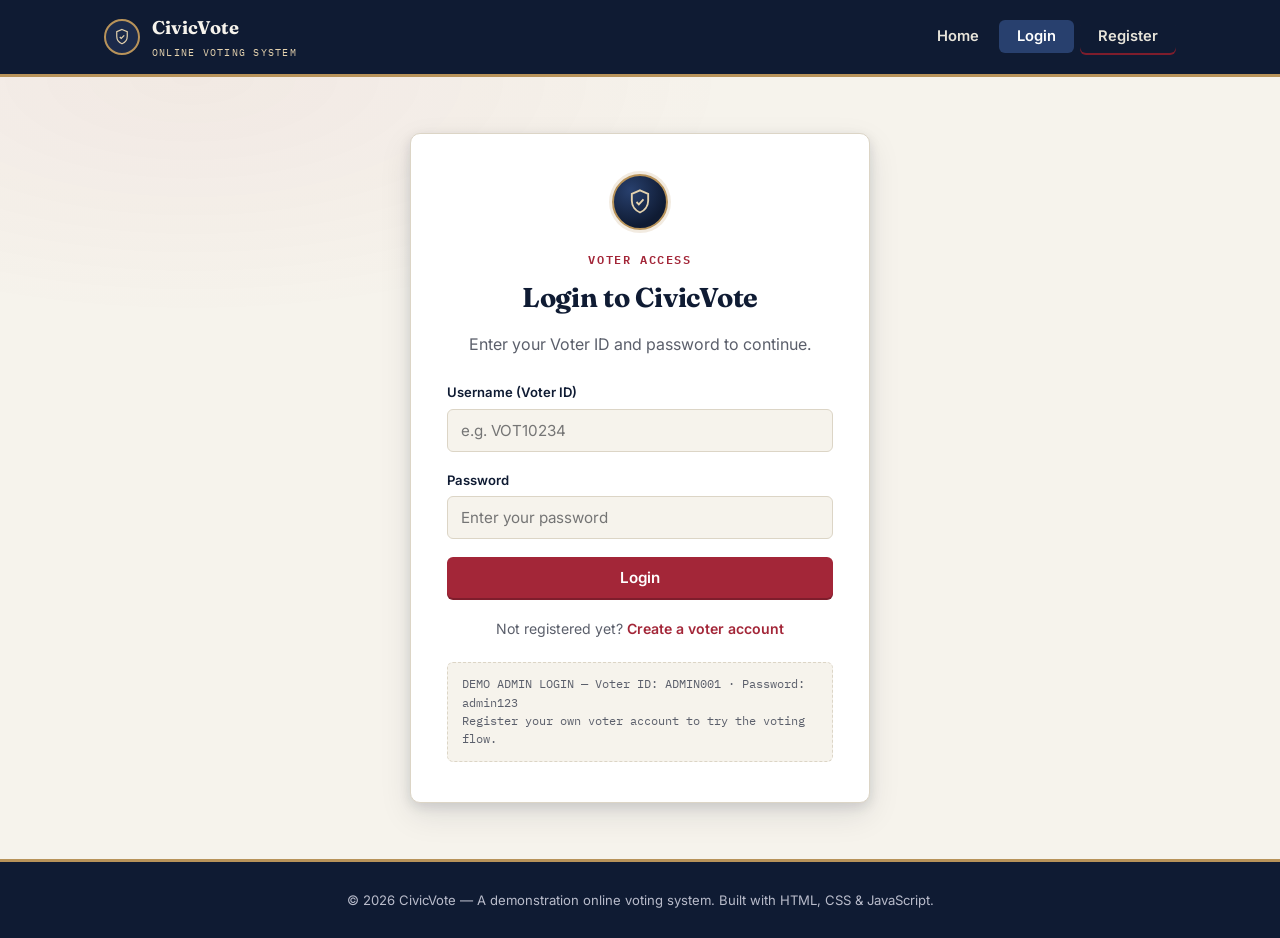
==== admin.html @ 3b06a943 "Add files via upload" ====
<!DOCTYPE html>
<html lang="en">
<head>
<meta charset="UTF-8">
<meta name="viewport" content="width=device-width, initial-scale=1.0">
<title>Admin Panel — CivicVote</title>
<link rel="stylesheet" href="style.css">
</head>
<body>

<div id="site-nav"></div>

<header class="page-head">
  <div class="container">
    <span class="eyebrow">Election Administration</span>
    <h1>Admin Panel</h1>
    <p>Manage candidates, control election status, and oversee the voter roll.</p>
  </div>
</header>

<main class="app-main">
  <div class="container">

    <div class="stat-row" id="stat-row"></div>

    <div class="election-toggle">
      <label class="switch">
        <input type="checkbox" id="election-switch">
        <span class="slider"></span>
      </label>
      <div>
        <strong id="election-toggle-title">Election status</strong>
        <p style="margin:2px 0 0; font-size:.85rem;" id="election-toggle-desc">Toggle to open or close voting.</p>
      </div>
    </div>

    <div class="tabs">
      <button class="tab-btn active" data-tab="candidates">Candidates</button>
      <button class="tab-btn" data-tab="voters">Registered Voters</button>
    </div>

    <div class="tab-panel active" id="tab-candidates">
      <div style="display:flex; justify-content:space-between; align-items:center; margin-bottom:18px; gap:12px; flex-wrap:wrap;">
        <h3 style="margin:0;">Candidates</h3>
        <button class="btn btn-primary btn-sm" id="add-candidate-btn">+ Add Candidate</button>
      </div>
      <div id="candidates-table-area"></div>
    </div>

    <div class="tab-panel" id="tab-voters">
      <h3 style="margin-bottom:18px;">Registered Voters</h3>
      <div id="voters-table-area"></div>
    </div>

  </div>
</main>

<div id="site-footer"></div>

<!-- Add / Edit candidate modal -->
<div class="modal-overlay" id="candidate-modal">
  <div class="modal">
    <div class="modal-head">
      <h3 id="modal-title" style="margin:0;">Add Candidate</h3>
      <button class="modal-close" id="modal-close">&times;</button>
    </div>
    <div class="form-msg" id="modal-msg"></div>
    <form id="candidate-form">
      <input type="hidden" id="candidate-id">
      <div class="field">
        <label for="candidate-name">Candidate name</label>
        <input type="text" id="candidate-name" required>
      </div>
      <div class="field">
        <label for="candidate-party">Party / Affiliation</label>
        <input type="text" id="candidate-party" required>
      </div>
      <div class="field">
        <label for="candidate-desc">Short description</label>
        <textarea id="candidate-desc" rows="3" placeholder="One or two sentences about their platform"></textarea>
      </div>
      <button type="submit" class="btn btn-primary btn-block" id="candidate-submit-btn">Save Candidate</button>
    </form>
  </div>
</div>

<script src="script.js"></script>
<script>
  renderNav('admin');
  renderFooter();
  const admin = requireAdmin();

  const statRow = document.getElementById("stat-row");
  const candidatesArea = document.getElementById("candidates-table-area");
  const votersArea = document.getElementById("voters-table-area");
  const electionSwitch = document.getElementById("election-switch");
  const toggleTitle = document.getElementById("election-toggle-title");
  const toggleDesc = document.getElementById("election-toggle-desc");

  function renderStats(){
    const { candidates, totalVotes } = getResults();
    const voters = getUsers().filter(u => u.role === "voter");
    const votedCount = voters.filter(v => v.hasVoted).length;
    statRow.innerHTML = `
      <div class="stat-card"><div class="num">${candidates.length}</div><div class="lbl">Candidates</div></div>
      <div class="stat-card"><div class="num">${voters.length}</div><div class="lbl">Registered Voters</div></div>
      <div class="stat-card"><div class="num">${votedCount}</div><div class="lbl">Votes Cast</div></div>
      <div class="stat-card"><div class="num">${totalVotes}</div><div class="lbl">Total Ballots</div></div>
    `;
  }

  function renderElectionToggle(){
    const election = getElection();
    electionSwitch.checked = election.open;
    toggleTitle.textContent = election.title;
    toggleDesc.textContent = election.open ? "Polls are open — voters can currently submit ballots." : "Polls are closed — voting is disabled for all voters.";
  }

  function renderCandidatesTable(){
    const candidates = getCandidates();
    if(candidates.length === 0){
      candidatesArea.innerHTML = `<div class="empty-state card"><p>No candidates yet. Add the first one to get started.</p></div>`;
      return;
    }
    candidatesArea.innerHTML = `
      <table class="admin-table">
        <thead><tr><th>Name</th><th>Party</th><th>Votes</th><th>Actions</th></tr></thead>
        <tbody>
          ${candidates.map(c => `
            <tr>
              <td><strong>${escapeHtml(c.name)}</strong><div style="font-size:.8rem; color:var(--ink-muted); max-width:320px;">${escapeHtml(c.description||"")}</div></td>
              <td>${escapeHtml(c.party)}</td>
              <td class="count" style="font-family:var(--font-mono); font-weight:600;">${c.votes}</td>
              <td>
                <div class="row-actions">
                  <button class="btn btn-ghost btn-sm" data-edit="${c.id}">Edit</button>
                  <button class="btn btn-danger btn-sm" data-delete="${c.id}">Delete</button>
                </div>
              </td>
            </tr>
          `).join("")}
        </tbody>
      </table>
    `;

    candidatesArea.querySelectorAll("[data-edit]").forEach(btn => {
      btn.addEventListener("click", () => openModal(btn.getAttribute("data-edit")));
    });
    candidatesArea.querySelectorAll("[data-delete]").forEach(btn => {
      btn.addEventListener("click", () => {
        const id = btn.getAttribute("data-delete");
        const candidate = getCandidates().find(c => c.id === id);
        if(confirm(`Delete candidate "${candidate ? candidate.name : ''}"? This cannot be undone.`)){
          deleteCandidate(id);
          refreshAll();
        }
      });
    });
  }

  function renderVotersTable(){
    const voters = getUsers().filter(u => u.role === "voter");
    if(voters.length === 0){
      votersArea.innerHTML = `<div class="empty-state card"><p>No voters have registered yet.</p></div>`;
      return;
    }
    votersArea.innerHTML = `
      <table class="admin-table">
        <thead><tr><th>Name</th><th>Voter ID</th><th>Email</th><th>Age</th><th>Status</th></tr></thead>
        <tbody>
          ${voters.map(v => `
            <tr>
              <td><strong>${escapeHtml(v.name)}</strong></td>
              <td style="font-family:var(--font-mono);">${escapeHtml(v.voterId)}</td>
              <td>${escapeHtml(v.email)}</td>
              <td>${v.age}</td>
              <td>${v.hasVoted ? '<span class="badge success">Voted</span>' : '<span class="badge pending">Pending</span>'}</td>
            </tr>
          `).join("")}
        </tbody>
      </table>
    `;
  }

  function refreshAll(){
    renderStats();
    renderElectionToggle();
    renderCandidatesTable();
    renderVotersTable();
  }

  /* Tabs */
  document.querySelectorAll(".tab-btn").forEach(btn => {
    btn.addEventListener("click", () => {
      document.querySelectorAll(".tab-btn").forEach(b => b.classList.remove("active"));
      document.querySelectorAll(".tab-panel").forEach(p => p.classList.remove("active"));
      btn.classList.add("active");
      document.getElementById("tab-" + btn.getAttribute("data-tab")).classList.add("active");
    });
  });

  /* Election toggle */
  electionSwitch.addEventListener("change", () => {
    setElection({ open: electionSwitch.checked });
    renderElectionToggle();
  });

  /* Modal logic */
  const modal = document.getElementById("candidate-modal");
  const modalTitle = document.getElementById("modal-title");
  const modalMsg = document.getElementById("modal-msg");
  const candidateForm = document.getElementById("candidate-form");

  function openModal(editId){
    modalMsg.className = "form-msg";
    candidateForm.reset();
    document.getElementById("candidate-id").value = "";

    if(editId){
      const c = getCandidates().find(c => c.id === editId);
      if(c){
        modalTitle.textContent = "Edit Candidate";
        document.getElementById("candidate-id").value = c.id;
        document.getElementById("candidate-name").value = c.name;
        document.getElementById("candidate-party").value = c.party;
        document.getElementById("candidate-desc").value = c.description || "";
      }
    } else {
      modalTitle.textContent = "Add Candidate";
    }
    modal.classList.add("show");
  }
  function closeModal(){ modal.classList.remove("show"); }

  document.getElementById("add-candidate-btn").addEventListener("click", () => openModal(null));
  document.getElementById("modal-close").addEventListener("click", closeModal);
  modal.addEventListener("click", (e) => { if(e.target === modal) closeModal(); });

  candidateForm.addEventListener("submit", (e) => {
    e.preventDefault();
    const id = document.getElementById("candidate-id").value;
    const name = document.getElementById("candidate-name").value.trim();
    const party = document.getElementById("candidate-party").value.trim();
    const description = document.getElementById("candidate-desc").value.trim();

    if(!name || !party){
      showMsg(modalMsg, "Name and party are required.", "error");
      return;
    }

    if(id){
      updateCandidate(id, { name, party, description });
    } else {
      addCandidate({ name, party, description });
    }
    closeModal();
    refreshAll();
  });

  if(admin) refreshAll();
</script>
</body>
</html>
---- style.css ----
/* =========================================================
   CivicVote — Online Voting System
   Design tokens: ink navy + ballot red + brass, paper ground
   ========================================================= */

@import url('https://fonts.googleapis.com/css2?family=Fraunces:opsz,wght@9..144,400;9..144,500;9..144,600;9..144,700&family=Inter:wght@400;500;600;700&family=IBM+Plex+Mono:wght@400;500;600&display=swap');

:root{
  --ink-navy: #1B2A4A;
  --ink-navy-light: #28406E;
  --deep-indigo: #0F1B33;
  --paper: #F6F3EC;
  --paper-raised: #FFFFFF;
  --ballot-red: #A32638;
  --ballot-red-dark: #7E1D2C;
  --brass: #B8935A;
  --brass-light: #E4D2AE;
  --ink-text: #1C1C1E;
  --ink-muted: #5B5F6B;
  --border: #DCD5C6;
  --success: #2E6B4F;
  --success-bg: #E7F0EA;
  --danger-bg: #F6E6E7;

  --font-display: 'Fraunces', Georgia, serif;
  --font-body: 'Inter', -apple-system, BlinkMacSystemFont, sans-serif;
  --font-mono: 'IBM Plex Mono', 'Courier New', monospace;

  --radius: 6px;
  --shadow-card: 0 1px 2px rgba(15,27,51,0.06), 0 6px 20px rgba(15,27,51,0.06);
  --shadow-raised: 0 4px 12px rgba(15,27,51,0.12), 0 12px 32px rgba(15,27,51,0.10);
}

*{ box-sizing: border-box; }

html{ scroll-behavior: smooth; }

body{
  margin:0;
  font-family: var(--font-body);
  background: var(--paper);
  color: var(--ink-text);
  line-height: 1.55;
  -webkit-font-smoothing: antialiased;
}

img{ max-width:100%; display:block; }

a{ color: inherit; }

h1,h2,h3,h4{
  font-family: var(--font-display);
  font-weight: 600;
  margin: 0 0 .5em 0;
  color: var(--deep-indigo);
  letter-spacing: -0.01em;
}

h1{ font-size: clamp(2rem, 4vw, 3.2rem); font-weight: 700; }
h2{ font-size: clamp(1.5rem, 2.6vw, 2.1rem); }
h3{ font-size: 1.25rem; }

p{ margin: 0 0 1em 0; color: var(--ink-muted); }

.eyebrow{
  font-family: var(--font-mono);
  font-size: 0.72rem;
  letter-spacing: 0.14em;
  text-transform: uppercase;
  color: var(--ballot-red);
  font-weight: 600;
  display:inline-flex;
  align-items:center;
  gap:.5em;
}

.container{
  max-width: 1120px;
  margin: 0 auto;
  padding: 0 24px;
}

/* Visible keyboard focus everywhere */
a:focus-visible, button:focus-visible, input:focus-visible, select:focus-visible, textarea:focus-visible{
  outline: 3px solid var(--brass);
  outline-offset: 2px;
}

@media (prefers-reduced-motion: reduce){
  *{ animation-duration: .001ms !important; animation-iteration-count: 1 !important; transition-duration: .001ms !important; scroll-behavior: auto !important; }
}

/* ---------- Seal (signature element) ---------- */
.seal{
  width: 56px; height:56px;
  border-radius:50%;
  display:flex; align-items:center; justify-content:center;
  background: radial-gradient(circle at 32% 28%, var(--ink-navy-light), var(--deep-indigo) 70%);
  border: 2px solid var(--brass);
  box-shadow: 0 0 0 3px rgba(184,147,90,0.18);
  flex-shrink:0;
}
.seal svg{ width: 28px; height:28px; }

/* ---------- Ballot-stub perforation divider ---------- */
.perforation{
  position: relative;
  height: 1px;
  background: transparent;
  border-top: 2px dashed var(--border);
  margin: 28px 0;
}
.perforation::before, .perforation::after{
  content:"";
  position:absolute;
  top:-7px;
  width:14px; height:14px;
  border-radius:50%;
  background: var(--paper);
  border: 2px solid var(--border);
}
.perforation::before{ left:-31px; }
.perforation::after{ right:-31px; }
.card .perforation::before{ left:-1px; }
.card .perforation::after{ right:-1px; }

/* ---------- Top nav (letterhead style) ---------- */
.site-header{
  background: var(--deep-indigo);
  border-bottom: 3px solid var(--brass);
}
.nav{
  display:flex;
  align-items:center;
  justify-content:space-between;
  padding: 14px 24px;
  max-width: 1120px;
  margin: 0 auto;
  gap: 20px;
}
.brand{
  display:flex; align-items:center; gap:12px;
  text-decoration:none;
  color: #F6F3EC;
}
.brand-mark{
  width:36px; height:36px; border-radius:50%;
  border:2px solid var(--brass);
  display:flex; align-items:center; justify-content:center;
  background: var(--ink-navy);
}
.brand-mark svg{ width:18px; height:18px; }
.brand-name{
  font-family: var(--font-display);
  font-weight:700; font-size:1.15rem; letter-spacing:0.01em;
}
.brand-tag{
  font-family: var(--font-mono);
  font-size:.65rem; letter-spacing:.12em; text-transform:uppercase;
  color: var(--brass-light); display:block; margin-top:1px;
}
.nav-links{
  display:flex; align-items:center; gap: 6px; flex-wrap: wrap;
}
.nav-links a, .nav-links button.linklike{
  font-family: var(--font-body);
  font-weight:600; font-size:.92rem;
  color: #E7E4DA;
  text-decoration:none;
  padding: 9px 14px;
  border-radius: var(--radius);
  transition: background .15s ease, color .15s ease;
  background:none; border:none; cursor:pointer;
}
.nav-links a:hover, .nav-links button.linklike:hover{
  background: rgba(255,255,255,0.08);
  color:#fff;
}
.nav-links a.active{
  background: var(--ink-navy-light);
  color:#fff;
}
.nav-links .btn{ padding: 9px 18px; }
#nav-user-pill{
  font-family: var(--font-mono);
  font-size:.72rem;
  color: var(--brass-light);
  padding: 6px 12px;
  border: 1px solid rgba(184,147,90,0.4);
  border-radius: 20px;
}

/* ---------- Buttons ---------- */
.btn{
  display:inline-flex; align-items:center; justify-content:center; gap:8px;
  font-family: var(--font-body);
  font-weight:600; font-size:.95rem;
  padding: 12px 22px;
  border-radius: var(--radius);
  border: 1.5px solid transparent;
  cursor:pointer;
  text-decoration:none;
  transition: transform .12s ease, box-shadow .12s ease, background .15s ease, border-color .15s ease;
  line-height:1;
}
.btn:active{ transform: translateY(1px); }

.btn-primary{
  background: var(--ballot-red);
  color:#fff;
  box-shadow: 0 2px 0 var(--ballot-red-dark);
}
.btn-primary:hover{ background: var(--ballot-red-dark); }

.btn-navy{
  background: var(--ink-navy);
  color:#fff;
  box-shadow: 0 2px 0 var(--deep-indigo);
}
.btn-navy:hover{ background: var(--deep-indigo); }

.btn-outline{
  background: transparent;
  border-color: var(--ink-navy);
  color: var(--ink-navy);
}
.btn-outline:hover{ background: var(--ink-navy); color:#fff; }

.btn-outline-light{
  background: transparent;
  border-color: rgba(255,255,255,0.55);
  color: #fff;
}
.btn-outline-light:hover{ background: rgba(255,255,255,0.12); }

.btn-ghost{
  background: transparent; border-color: var(--border); color: var(--ink-text);
}
.btn-ghost:hover{ border-color: var(--ink-navy); }

.btn-danger{
  background: transparent; border-color: var(--ballot-red); color: var(--ballot-red);
}
.btn-danger:hover{ background: var(--ballot-red); color:#fff; }

.btn-block{ width:100%; }
.btn-sm{ padding: 8px 14px; font-size:.82rem; }
.btn[disabled]{ opacity:.5; cursor:not-allowed; }

/* ---------- Hero ---------- */
.hero{
  background:
    radial-gradient(1100px 480px at 85% -10%, rgba(184,147,90,0.16), transparent 60%),
    linear-gradient(180deg, var(--deep-indigo) 0%, var(--ink-navy) 100%);
  color:#F6F3EC;
  position:relative;
  overflow:hidden;
}
.hero::after{
  content:"";
  position:absolute; inset:0;
  background-image: radial-gradient(circle, rgba(255,255,255,0.06) 1px, transparent 1px);
  background-size: 22px 22px;
  opacity:.35;
  pointer-events:none;
}
.hero-inner{
  position:relative;
  max-width:1120px; margin:0 auto;
  padding: 88px 24px 96px;
  display:grid; grid-template-columns: 1.15fr .85fr; gap: 48px; align-items:center;
}
.hero h1{ color:#fff; margin-bottom:.4em; }
.hero p.lead{
  color: #C9CADA; font-size:1.08rem; max-width: 46ch;
}
.hero-actions{ display:flex; gap:14px; margin-top:28px; flex-wrap:wrap; }

.hero-ballot{
  background: var(--paper-raised);
  border-radius: 10px;
  padding: 26px;
  box-shadow: var(--shadow-raised);
  color: var(--ink-text);
  transform: rotate(1.4deg);
  border: 1px solid var(--border);
}
.hero-ballot-head{
  display:flex; justify-content:space-between; align-items:flex-start;
  border-bottom: 2px dashed var(--border);
  padding-bottom:14px; margin-bottom:14px;
}
.hero-ballot-title{ font-family: var(--font-display); font-weight:700; font-size:1.05rem; color: var(--deep-indigo); }
.hero-ballot-sub{ font-family: var(--font-mono); font-size:.68rem; color: var(--ink-muted); letter-spacing:.06em; }
.hero-ballot-row{
  display:flex; align-items:center; gap:12px;
  padding: 10px 0; border-bottom:1px solid var(--border);
  font-size:.92rem;
}
.hero-ballot-row:last-child{ border-bottom:none; }
.hero-ballot-radio{
  width:16px; height:16px; border-radius:50%; border:2px solid var(--ink-navy); flex-shrink:0;
}
.hero-ballot-row.checked .hero-ballot-radio{ background: var(--ballot-red); border-color: var(--ballot-red); }

/* ---------- Sections ---------- */
.section{ padding: 72px 0; }
.section-tight{ padding: 44px 0; }
.section-alt{ background: var(--paper-raised); border-top:1px solid var(--border); border-bottom:1px solid var(--border); }
.section-head{ max-width: 640px; margin-bottom: 40px; }

.grid-3{ display:grid; grid-template-columns: repeat(3, 1fr); gap: 24px; }
.grid-2{ display:grid; grid-template-columns: repeat(2, 1fr); gap: 24px; }

/* ---------- Cards ---------- */
.card{
  background: var(--paper-raised);
  border: 1px solid var(--border);
  border-radius: var(--radius);
  padding: 26px;
  box-shadow: var(--shadow-card);
}
.feature-card{
  display:flex; flex-direction:column; gap: 12px;
}
.feature-card .num{
  font-family: var(--font-mono);
  font-size:.75rem; color: var(--brass); font-weight:600; letter-spacing:.08em;
}

/* ---------- Auth pages ---------- */
.auth-wrap{
  min-height: calc(100vh - 130px);
  display:flex; align-items:center; justify-content:center;
  padding: 56px 20px;
  background:
    radial-gradient(900px 400px at 15% 0%, rgba(163,38,56,0.05), transparent 60%),
    var(--paper);
}
.auth-card{
  width:100%; max-width: 460px;
  background: var(--paper-raised);
  border:1px solid var(--border);
  border-radius: 10px;
  box-shadow: var(--shadow-raised);
  padding: 40px 36px;
}
.auth-head{ text-align:center; margin-bottom: 26px; }
.auth-head .seal{ margin: 0 auto 16px; }

.field{ margin-bottom: 18px; }
.field label{
  display:block; font-size:.82rem; font-weight:600; color: var(--deep-indigo);
  margin-bottom:6px;
}
.field .hint{ font-size:.75rem; color: var(--ink-muted); margin-top:5px; }
input[type=text], input[type=password], input[type=email], input[type=number], select, textarea{
  width:100%;
  font-family: var(--font-body);
  font-size: .95rem;
  padding: 11px 13px;
  border-radius: var(--radius);
  border: 1.5px solid var(--border);
  background: var(--paper);
  color: var(--ink-text);
  transition: border-color .15s ease, box-shadow .15s ease;
}
input:focus, select:focus, textarea:focus{
  border-color: var(--ink-navy);
  box-shadow: 0 0 0 3px rgba(27,42,74,0.10);
}
.field-row{ display:grid; grid-template-columns: 1fr 1fr; gap: 14px; }

.form-msg{
  font-size:.85rem; font-weight:600; padding: 10px 14px; border-radius: var(--radius);
  margin-bottom: 18px; display:none;
}
.form-msg.show{ display:block; }
.form-msg.error{ background: var(--danger-bg); color: var(--ballot-red-dark); }
.form-msg.success{ background: var(--success-bg); color: var(--success); }

.auth-foot{
  text-align:center; margin-top: 20px; font-size:.88rem; color: var(--ink-muted);
}
.auth-foot a{ color: var(--ballot-red); font-weight:600; text-decoration:none; }
.auth-foot a:hover{ text-decoration:underline; }

.demo-note{
  margin-top: 22px; padding: 12px 14px; border-radius: var(--radius);
  background: var(--paper); border:1px dashed var(--border);
  font-family: var(--font-mono); font-size:.72rem; color: var(--ink-muted); line-height:1.6;
}

/* ---------- App shell (dashboard/vote/results/profile/admin) ---------- */
.page-head{
  background: var(--deep-indigo);
  color:#fff;
  padding: 40px 0 34px;
  border-bottom: 3px solid var(--brass);
}
.page-head .eyebrow{ color: var(--brass-light); }
.page-head h1{ color:#fff; margin-bottom:.15em; }
.page-head p{ color:#C9CADA; margin:0; max-width: 60ch; }

.app-main{ padding: 44px 0 80px; }

/* Dashboard quick actions */
.action-grid{ display:grid; grid-template-columns: repeat(4, 1fr); gap: 20px; margin-top: 8px; }
.action-card{
  background: var(--paper-raised);
  border:1px solid var(--border);
  border-radius: var(--radius);
  padding: 24px 20px;
  text-align:left;
  text-decoration:none;
  color: var(--ink-text);
  box-shadow: var(--shadow-card);
  display:flex; flex-direction:column; gap:10px;
  transition: transform .15s ease, box-shadow .15s ease, border-color .15s ease;
  cursor:pointer;
}
.action-card:hover{ transform: translateY(-3px); box-shadow: var(--shadow-raised); border-color: var(--brass); }
.action-card .ic{
  width:40px; height:40px; border-radius:50%;
  background: var(--paper); border:1.5px solid var(--brass);
  display:flex; align-items:center; justify-content:center;
}
.action-card .ic svg{ width:20px; height:20px; color: var(--ink-navy); }
.action-card h3{ margin:0; font-size:1.05rem; }
.action-card p{ margin:0; font-size:.85rem; }

.status-banner{
  display:flex; align-items:center; gap:14px;
  padding: 16px 20px; border-radius: var(--radius);
  margin-bottom: 26px; font-weight:600; font-size:.92rem;
}
.status-banner.voted{ background: var(--success-bg); color: var(--success); border:1px solid #bcd9c8; }
.status-banner.not-voted{ background: var(--brass-light); color: #6b4f22; border:1px solid var(--brass); }

/* Candidates / voting */
.candidate-list{ display:flex; flex-direction:column; gap:14px; margin: 22px 0 26px; }
.candidate-option{
  display:flex; align-items:center; gap:18px;
  background: var(--paper-raised);
  border: 1.5px solid var(--border);
  border-radius: var(--radius);
  padding: 18px 20px;
  cursor:pointer;
  transition: border-color .15s ease, background .15s ease;
}
.candidate-option:hover{ border-color: var(--ink-navy-light); }
.candidate-option.selected{ border-color: var(--ballot-red); background: #FBF3F0; }
.candidate-option input[type=radio]{ width:20px; height:20px; accent-color: var(--ballot-red); flex-shrink:0; }
.candidate-avatar{
  width:48px; height:48px; border-radius:50%;
  background: var(--ink-navy); color:#fff;
  display:flex; align-items:center; justify-content:center;
  font-family: var(--font-display); font-weight:700; font-size:1.1rem;
  flex-shrink:0;
}
.candidate-info{ flex:1; }
.candidate-info h3{ margin:0 0 2px 0; font-size:1.02rem; }
.candidate-info .party{ font-family: var(--font-mono); font-size:.72rem; color: var(--brass); letter-spacing:.05em; text-transform:uppercase; }
.candidate-info p{ margin:.35em 0 0; font-size:.85rem; }

/* Results */
.winner-banner{
  background: linear-gradient(135deg, var(--ink-navy), var(--deep-indigo));
  color:#fff; border-radius: 10px; padding: 30px 32px;
  display:flex; align-items:center; gap:22px; margin-bottom:32px;
  border: 1px solid var(--brass);
}
.winner-banner .seal{ background: radial-gradient(circle at 32% 28%, var(--brass-light), var(--brass) 70%); border-color:#fff; }
.winner-banner .eyebrow{ color: var(--brass-light); }
.winner-banner h2{ color:#fff; margin:.1em 0; }
.winner-banner p{ color:#D8DAEA; margin:0; }

.results-table{ width:100%; border-collapse: collapse; background: var(--paper-raised); border:1px solid var(--border); border-radius: var(--radius); overflow:hidden; }
.results-table th, .results-table td{ padding: 14px 18px; text-align:left; border-bottom:1px solid var(--border); }
.results-table th{
  font-family: var(--font-mono); font-size:.7rem; text-transform:uppercase; letter-spacing:.08em;
  color: var(--ink-muted); background: var(--paper); font-weight:600;
}
.results-table tr:last-child td{ border-bottom:none; }
.results-table td.count{ font-family: var(--font-mono); font-weight:600; }
.bar-track{ background: var(--paper); border-radius:4px; height:8px; overflow:hidden; margin-top:6px; width: 100%; max-width: 240px; }
.bar-fill{ height:100%; background: var(--ballot-red); border-radius:4px; }
.rank-badge{
  display:inline-flex; align-items:center; justify-content:center;
  width:26px; height:26px; border-radius:50%;
  background: var(--paper); border:1.5px solid var(--border);
  font-family: var(--font-mono); font-weight:700; font-size:.78rem;
}
.rank-badge.first{ background: var(--brass); border-color: var(--brass); color:#fff; }

/* Profile */
.profile-grid{ display:grid; grid-template-columns: 260px 1fr; gap: 28px; }
.profile-side{ text-align:center; }
.profile-avatar{
  width:96px; height:96px; border-radius:50%; margin:0 auto 16px;
  background: var(--ink-navy); color:#fff;
  display:flex; align-items:center; justify-content:center;
  font-family: var(--font-display); font-size:2.2rem; font-weight:700;
  border: 3px solid var(--brass);
}
.profile-side h3{ margin-bottom:2px; }
.profile-side .vid{ font-family: var(--font-mono); font-size:.78rem; color: var(--ink-muted); }
.info-row{ display:flex; justify-content:space-between; gap:12px; padding: 13px 0; border-bottom:1px solid var(--border); font-size:.92rem; }
.info-row:last-child{ border-bottom:none; }
.info-row .k{ color: var(--ink-muted); font-weight:600; }
.info-row .v{ font-weight:600; color: var(--deep-indigo); }
.badge{ display:inline-block; padding: 4px 12px; border-radius: 20px; font-size:.72rem; font-weight:700; letter-spacing:.03em; font-family: var(--font-mono); }
.badge.success{ background: var(--success-bg); color: var(--success); }
.badge.pending{ background: var(--brass-light); color:#6b4f22; }

/* Admin */
.tabs{ display:flex; gap:6px; border-bottom: 2px solid var(--border); margin-bottom:28px; flex-wrap:wrap; }
.tab-btn{
  background:none; border:none; cursor:pointer;
  padding: 12px 18px; font-weight:600; font-size:.92rem; color: var(--ink-muted);
  border-bottom: 3px solid transparent; margin-bottom:-2px;
  font-family: var(--font-body);
}
.tab-btn.active{ color: var(--ink-navy); border-color: var(--ballot-red); }
.tab-panel{ display:none; }
.tab-panel.active{ display:block; }

.admin-table{ width:100%; border-collapse:collapse; background: var(--paper-raised); border:1px solid var(--border); border-radius: var(--radius); overflow:hidden; }
.admin-table th, .admin-table td{ padding:13px 16px; border-bottom:1px solid var(--border); text-align:left; font-size:.9rem; }
.admin-table th{ background: var(--paper); font-family: var(--font-mono); font-size:.68rem; text-transform:uppercase; letter-spacing:.07em; color: var(--ink-muted); }
.admin-table tr:last-child td{ border-bottom:none; }
.row-actions{ display:flex; gap:8px; }

.stat-row{ display:grid; grid-template-columns: repeat(4,1fr); gap:18px; margin-bottom: 30px; }
.stat-card{ background: var(--paper-raised); border:1px solid var(--border); border-radius: var(--radius); padding:20px; }
.stat-card .num{ font-family: var(--font-display); font-size:2rem; font-weight:700; color: var(--deep-indigo); }
.stat-card .lbl{ font-family: var(--font-mono); font-size:.7rem; text-transform:uppercase; letter-spacing:.07em; color: var(--ink-muted); }

.modal-overlay{
  position:fixed; inset:0; background: rgba(15,27,51,0.55);
  display:none; align-items:center; justify-content:center; padding:20px; z-index:100;
}
.modal-overlay.show{ display:flex; }
.modal{
  background: var(--paper-raised); border-radius:10px; padding:30px; width:100%; max-width:480px;
  box-shadow: var(--shadow-raised); max-height:90vh; overflow-y:auto;
}
.modal-head{ display:flex; justify-content:space-between; align-items:center; margin-bottom:18px; }
.modal-close{ background:none; border:none; font-size:1.4rem; cursor:pointer; color: var(--ink-muted); line-height:1; }

.election-toggle{ display:flex; align-items:center; gap:14px; padding:20px; background: var(--paper-raised); border:1px solid var(--border); border-radius: var(--radius); margin-bottom:24px; }
.switch{ position:relative; width:48px; height:26px; flex-shrink:0; }
.switch input{ opacity:0; width:0; height:0; }
.slider{ position:absolute; cursor:pointer; inset:0; background: var(--border); border-radius:26px; transition:.2s; }
.slider::before{ content:""; position:absolute; width:20px; height:20px; left:3px; top:3px; background:#fff; border-radius:50%; transition:.2s; }
input:checked + .slider{ background: var(--success); }
input:checked + .slider::before{ transform: translateX(22px); }

.empty-state{ text-align:center; padding: 50px 20px; color: var(--ink-muted); }
.empty-state svg{ width:44px; height:44px; margin:0 auto 14px; color: var(--brass); }

/* Footer */
.site-footer{
  background: var(--deep-indigo); color:#B9BCCB;
  padding: 28px 0; text-align:center; font-size:.82rem;
  border-top: 3px solid var(--brass);
}
.site-footer a{ color: var(--brass-light); text-decoration:none; }

/* Responsive */
@media (max-width: 900px){
  .hero-inner{ grid-template-columns: 1fr; padding-top:56px; }
  .grid-3, .grid-2{ grid-template-columns: 1fr; }
  .action-grid{ grid-template-columns: repeat(2,1fr); }
  .profile-grid{ grid-template-columns: 1fr; }
  .stat-row{ grid-template-columns: repeat(2,1fr); }
}
@media (max-width: 600px){
  .field-row{ grid-template-columns: 1fr; }
  .action-grid{ grid-template-columns: 1fr; }
  .nav{ flex-direction:column; align-items:flex-start; gap:12px; }
  .nav-links{ width:100%; }
  .stat-row{ grid-template-columns: 1fr; }
  .auth-card{ padding: 30px 22px; }
}
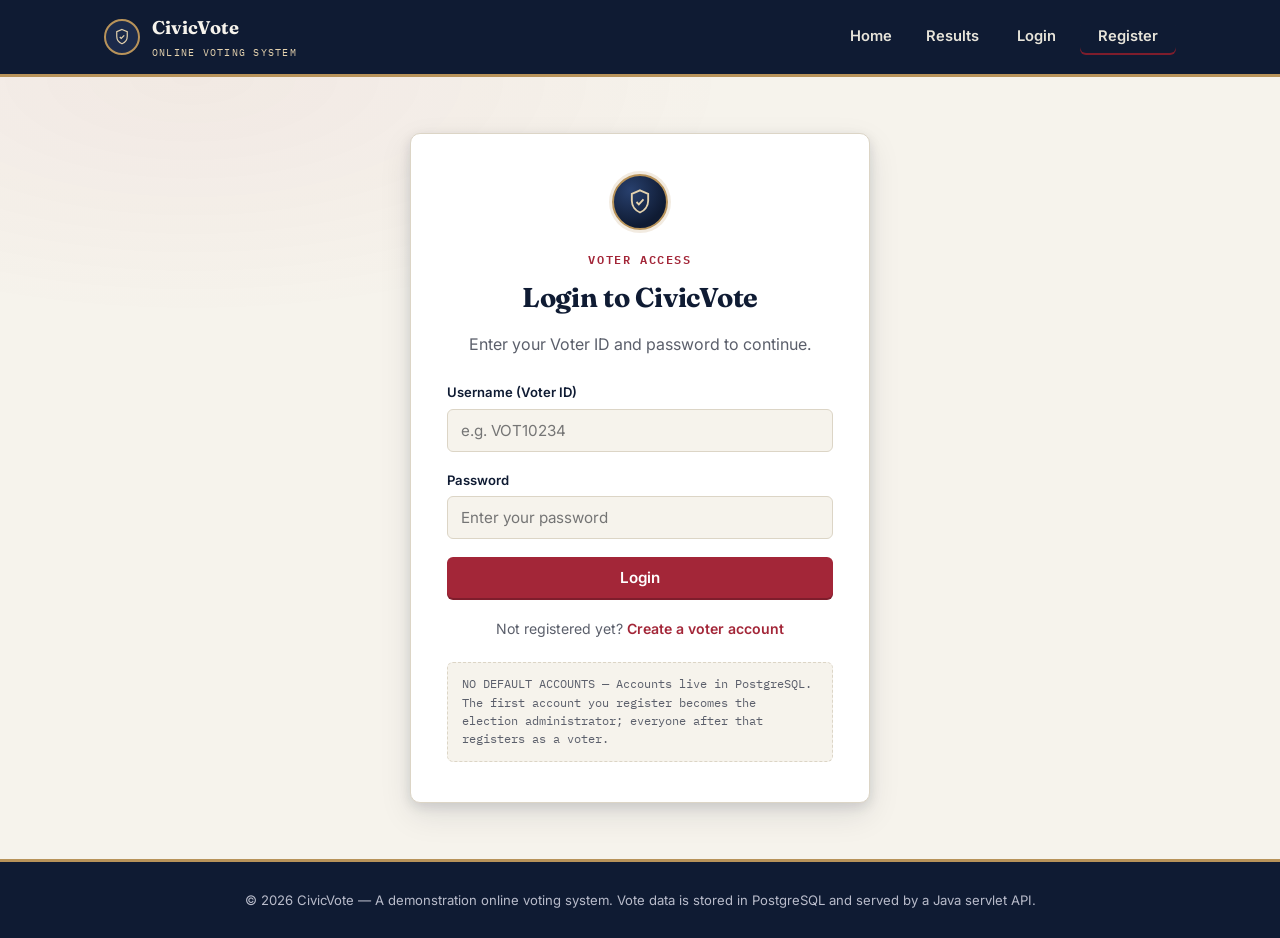
==== commit 65708b8b: "Add files via upload" ====
--- a/admin.html
+++ b/admin.html
@@ -1,263 +1,355 @@
-<!DOCTYPE html>
-<html lang="en">
-<head>
-<meta charset="UTF-8">
-<meta name="viewport" content="width=device-width, initial-scale=1.0">
-<title>Admin Panel — CivicVote</title>
-<link rel="stylesheet" href="style.css">
-</head>
-<body>
-
-<div id="site-nav"></div>
-
-<header class="page-head">
-  <div class="container">
-    <span class="eyebrow">Election Administration</span>
-    <h1>Admin Panel</h1>
-    <p>Manage candidates, control election status, and oversee the voter roll.</p>
-  </div>
-</header>
-
-<main class="app-main">
-  <div class="container">
-
-    <div class="stat-row" id="stat-row"></div>
-
-    <div class="election-toggle">
-      <label class="switch">
-        <input type="checkbox" id="election-switch">
-        <span class="slider"></span>
-      </label>
-      <div>
-        <strong id="election-toggle-title">Election status</strong>
-        <p style="margin:2px 0 0; font-size:.85rem;" id="election-toggle-desc">Toggle to open or close voting.</p>
-      </div>
-    </div>
-
-    <div class="tabs">
-      <button class="tab-btn active" data-tab="candidates">Candidates</button>
-      <button class="tab-btn" data-tab="voters">Registered Voters</button>
-    </div>
-
-    <div class="tab-panel active" id="tab-candidates">
-      <div style="display:flex; justify-content:space-between; align-items:center; margin-bottom:18px; gap:12px; flex-wrap:wrap;">
-        <h3 style="margin:0;">Candidates</h3>
-        <button class="btn btn-primary btn-sm" id="add-candidate-btn">+ Add Candidate</button>
-      </div>
-      <div id="candidates-table-area"></div>
-    </div>
-
-    <div class="tab-panel" id="tab-voters">
-      <h3 style="margin-bottom:18px;">Registered Voters</h3>
-      <div id="voters-table-area"></div>
-    </div>
-
-  </div>
-</main>
-
-<div id="site-footer"></div>
-
-<!-- Add / Edit candidate modal -->
-<div class="modal-overlay" id="candidate-modal">
-  <div class="modal">
-    <div class="modal-head">
-      <h3 id="modal-title" style="margin:0;">Add Candidate</h3>
-      <button class="modal-close" id="modal-close">&times;</button>
-    </div>
-    <div class="form-msg" id="modal-msg"></div>
-    <form id="candidate-form">
-      <input type="hidden" id="candidate-id">
-      <div class="field">
-        <label for="candidate-name">Candidate name</label>
-        <input type="text" id="candidate-name" required>
-      </div>
-      <div class="field">
-        <label for="candidate-party">Party / Affiliation</label>
-        <input type="text" id="candidate-party" required>
-      </div>
-      <div class="field">
-        <label for="candidate-desc">Short description</label>
-        <textarea id="candidate-desc" rows="3" placeholder="One or two sentences about their platform"></textarea>
-      </div>
-      <button type="submit" class="btn btn-primary btn-block" id="candidate-submit-btn">Save Candidate</button>
-    </form>
-  </div>
-</div>
-
-<script src="script.js"></script>
-<script>
-  renderNav('admin');
-  renderFooter();
-  const admin = requireAdmin();
-
-  const statRow = document.getElementById("stat-row");
-  const candidatesArea = document.getElementById("candidates-table-area");
-  const votersArea = document.getElementById("voters-table-area");
-  const electionSwitch = document.getElementById("election-switch");
-  const toggleTitle = document.getElementById("election-toggle-title");
-  const toggleDesc = document.getElementById("election-toggle-desc");
-
-  function renderStats(){
-    const { candidates, totalVotes } = getResults();
-    const voters = getUsers().filter(u => u.role === "voter");
-    const votedCount = voters.filter(v => v.hasVoted).length;
-    statRow.innerHTML = `
-      <div class="stat-card"><div class="num">${candidates.length}</div><div class="lbl">Candidates</div></div>
-      <div class="stat-card"><div class="num">${voters.length}</div><div class="lbl">Registered Voters</div></div>
-      <div class="stat-card"><div class="num">${votedCount}</div><div class="lbl">Votes Cast</div></div>
-      <div class="stat-card"><div class="num">${totalVotes}</div><div class="lbl">Total Ballots</div></div>
-    `;
-  }
-
-  function renderElectionToggle(){
-    const election = getElection();
-    electionSwitch.checked = election.open;
-    toggleTitle.textContent = election.title;
-    toggleDesc.textContent = election.open ? "Polls are open — voters can currently submit ballots." : "Polls are closed — voting is disabled for all voters.";
-  }
-
-  function renderCandidatesTable(){
-    const candidates = getCandidates();
-    if(candidates.length === 0){
-      candidatesArea.innerHTML = `<div class="empty-state card"><p>No candidates yet. Add the first one to get started.</p></div>`;
-      return;
-    }
-    candidatesArea.innerHTML = `
-      <table class="admin-table">
-        <thead><tr><th>Name</th><th>Party</th><th>Votes</th><th>Actions</th></tr></thead>
-        <tbody>
-          ${candidates.map(c => `
-            <tr>
-              <td><strong>${escapeHtml(c.name)}</strong><div style="font-size:.8rem; color:var(--ink-muted); max-width:320px;">${escapeHtml(c.description||"")}</div></td>
-              <td>${escapeHtml(c.party)}</td>
-              <td class="count" style="font-family:var(--font-mono); font-weight:600;">${c.votes}</td>
-              <td>
-                <div class="row-actions">
-                  <button class="btn btn-ghost btn-sm" data-edit="${c.id}">Edit</button>
-                  <button class="btn btn-danger btn-sm" data-delete="${c.id}">Delete</button>
-                </div>
-              </td>
-            </tr>
-          `).join("")}
-        </tbody>
-      </table>
-    `;
-
-    candidatesArea.querySelectorAll("[data-edit]").forEach(btn => {
-      btn.addEventListener("click", () => openModal(btn.getAttribute("data-edit")));
-    });
-    candidatesArea.querySelectorAll("[data-delete]").forEach(btn => {
-      btn.addEventListener("click", () => {
-        const id = btn.getAttribute("data-delete");
-        const candidate = getCandidates().find(c => c.id === id);
-        if(confirm(`Delete candidate "${candidate ? candidate.name : ''}"? This cannot be undone.`)){
-          deleteCandidate(id);
-          refreshAll();
-        }
-      });
-    });
-  }
-
-  function renderVotersTable(){
-    const voters = getUsers().filter(u => u.role === "voter");
-    if(voters.length === 0){
-      votersArea.innerHTML = `<div class="empty-state card"><p>No voters have registered yet.</p></div>`;
-      return;
-    }
-    votersArea.innerHTML = `
-      <table class="admin-table">
-        <thead><tr><th>Name</th><th>Voter ID</th><th>Email</th><th>Age</th><th>Status</th></tr></thead>
-        <tbody>
-          ${voters.map(v => `
-            <tr>
-              <td><strong>${escapeHtml(v.name)}</strong></td>
-              <td style="font-family:var(--font-mono);">${escapeHtml(v.voterId)}</td>
-              <td>${escapeHtml(v.email)}</td>
-              <td>${v.age}</td>
-              <td>${v.hasVoted ? '<span class="badge success">Voted</span>' : '<span class="badge pending">Pending</span>'}</td>
-            </tr>
-          `).join("")}
-        </tbody>
-      </table>
-    `;
-  }
-
-  function refreshAll(){
-    renderStats();
-    renderElectionToggle();
-    renderCandidatesTable();
-    renderVotersTable();
-  }
-
-  /* Tabs */
-  document.querySelectorAll(".tab-btn").forEach(btn => {
-    btn.addEventListener("click", () => {
-      document.querySelectorAll(".tab-btn").forEach(b => b.classList.remove("active"));
-      document.querySelectorAll(".tab-panel").forEach(p => p.classList.remove("active"));
-      btn.classList.add("active");
-      document.getElementById("tab-" + btn.getAttribute("data-tab")).classList.add("active");
-    });
-  });
-
-  /* Election toggle */
-  electionSwitch.addEventListener("change", () => {
-    setElection({ open: electionSwitch.checked });
-    renderElectionToggle();
-  });
-
-  /* Modal logic */
-  const modal = document.getElementById("candidate-modal");
-  const modalTitle = document.getElementById("modal-title");
-  const modalMsg = document.getElementById("modal-msg");
-  const candidateForm = document.getElementById("candidate-form");
-
-  function openModal(editId){
-    modalMsg.className = "form-msg";
-    candidateForm.reset();
-    document.getElementById("candidate-id").value = "";
-
-    if(editId){
-      const c = getCandidates().find(c => c.id === editId);
-      if(c){
-        modalTitle.textContent = "Edit Candidate";
-        document.getElementById("candidate-id").value = c.id;
-        document.getElementById("candidate-name").value = c.name;
-        document.getElementById("candidate-party").value = c.party;
-        document.getElementById("candidate-desc").value = c.description || "";
-      }
-    } else {
-      modalTitle.textContent = "Add Candidate";
-    }
-    modal.classList.add("show");
-  }
-  function closeModal(){ modal.classList.remove("show"); }
-
-  document.getElementById("add-candidate-btn").addEventListener("click", () => openModal(null));
-  document.getElementById("modal-close").addEventListener("click", closeModal);
-  modal.addEventListener("click", (e) => { if(e.target === modal) closeModal(); });
-
-  candidateForm.addEventListener("submit", (e) => {
-    e.preventDefault();
-    const id = document.getElementById("candidate-id").value;
-    const name = document.getElementById("candidate-name").value.trim();
-    const party = document.getElementById("candidate-party").value.trim();
-    const description = document.getElementById("candidate-desc").value.trim();
-
-    if(!name || !party){
-      showMsg(modalMsg, "Name and party are required.", "error");
-      return;
-    }
-
-    if(id){
-      updateCandidate(id, { name, party, description });
-    } else {
-      addCandidate({ name, party, description });
-    }
-    closeModal();
-    refreshAll();
-  });
-
-  if(admin) refreshAll();
-</script>
-</body>
-</html>
+﻿<!DOCTYPE html>
+<html lang="en">
+<head>
+<meta charset="UTF-8">
+<meta name="viewport" content="width=device-width, initial-scale=1.0">
+<title>Admin Panel — CivicVote</title>
+<link rel="stylesheet" href="style.css">
+</head>
+<body>
+
+<div id="site-nav"></div>
+
+<header class="page-head">
+  <div class="container">
+    <span class="eyebrow">Election Administration</span>
+    <h1>Admin Panel</h1>
+    <p>Manage candidates, control election status, and oversee the voter roll.</p>
+  </div>
+</header>
+
+<main class="app-main">
+  <div class="container">
+
+    <div class="stat-row" id="stat-row"></div>
+
+    <div class="election-toggle">
+      <label class="switch">
+        <input type="checkbox" id="election-switch">
+        <span class="slider"></span>
+      </label>
+      <div>
+        <strong id="election-toggle-title">Election status</strong>
+        <p style="margin:2px 0 0; font-size:.85rem;" id="election-toggle-desc">Toggle to open or close voting.</p>
+      </div>
+    </div>
+
+    <div class="tabs">
+      <button class="tab-btn active" data-tab="candidates">Candidates</button>
+      <button class="tab-btn" data-tab="voters">Registered Voters</button>
+    </div>
+
+    <div class="tab-panel active" id="tab-candidates">
+      <div style="display:flex; justify-content:space-between; align-items:center; margin-bottom:18px; gap:12px; flex-wrap:wrap;">
+        <h3 style="margin:0;">Candidates</h3>
+        <button class="btn btn-primary btn-sm" id="add-candidate-btn">+ Add Candidate</button>
+      </div>
+      <div id="candidates-table-area"></div>
+    </div>
+
+    <div class="tab-panel" id="tab-voters">
+      <h3 style="margin-bottom:18px;">Registered Voters</h3>
+      <div id="voters-table-area"></div>
+    </div>
+
+  </div>
+</main>
+
+<div id="site-footer"></div>
+
+<!-- Add / Edit candidate modal -->
+<div class="modal-overlay" id="candidate-modal">
+  <div class="modal">
+    <div class="modal-head">
+      <h3 id="modal-title" style="margin:0;">Add Candidate</h3>
+      <button class="modal-close" id="modal-close">&times;</button>
+    </div>
+    <div class="form-msg" id="modal-msg"></div>
+    <form id="candidate-form">
+      <input type="hidden" id="candidate-id">
+      <div class="field">
+        <label for="candidate-name">Candidate name</label>
+        <input type="text" id="candidate-name" required>
+      </div>
+      <div class="field">
+        <label for="candidate-party">Party / Affiliation</label>
+        <input type="text" id="candidate-party" required>
+      </div>
+      <div class="field">
+        <label for="candidate-desc">Short description</label>
+        <textarea id="candidate-desc" rows="3" placeholder="One or two sentences about their platform"></textarea>
+      </div>
+      <button type="submit" class="btn btn-primary btn-block" id="candidate-submit-btn">Save Candidate</button>
+    </form>
+  </div>
+</div>
+
+</body>
+</html>
+<script src="api.js"></script>
+<script src="script.js"></script>
+<script>
+  const statRow   = document.getElementById("stat-row");
+  const candsArea = document.getElementById("candidates-table-area");
+  const votersArea= document.getElementById("voters-table-area");
+  const switchEl  = document.getElementById("election-switch");
+  const toggleTitle = document.getElementById("election-toggle-title");
+  const toggleDesc  = document.getElementById("election-toggle-desc");
+
+  const modal      = document.getElementById("candidate-modal");
+  const modalTitle = document.getElementById("modal-title");
+  const modalMsg   = document.getElementById("modal-msg");
+  const candidateForm = document.getElementById("candidate-form");
+  const submitBtn  = document.getElementById("candidate-submit-btn");
+
+  // Field ids, spelled exactly as they appear in the markup above.
+  const fId     = document.getElementById("candidate-id");
+  const fName   = document.getElementById("candidate-name");
+  const fParty  = document.getElementById("candidate-party");
+  const fDesc   = document.getElementById("candidate-desc");
+
+  let electionOpen = false;
+
+  /* ---------------- Stats ---------------- */
+
+  function renderStats(results, voters){
+    const candidates = results.candidates || [];
+    const totalVotes = results.total_votes || 0;
+    const votedCount = voters.filter(function(v){ return v.has_voted; }).length;
+
+    statRow.innerHTML = `
+      <div class="stat-card"><div class="num">${candidates.length}</div><div class="lbl">Candidates</div></div>
+      <div class="stat-card"><div class="num">${voters.length}</div><div class="lbl">Registered Voters</div></div>
+      <div class="stat-card"><div class="num">${votedCount}</div><div class="lbl">Votes Cast</div></div>
+      <div class="stat-card"><div class="num">${totalVotes}</div><div class="lbl">Total Ballots</div></div>`;
+  }
+
+  function renderElectionToggle(){
+    switchEl.checked = electionOpen;
+    toggleTitle.textContent = "Election status";
+    toggleDesc.textContent = electionOpen
+      ? "Polls are open \u2014 voters can currently submit ballots."
+      : "Polls are closed \u2014 voting is disabled for all voters.";
+  }
+
+  /* ---------------- Candidates ---------------- */
+
+  function renderCandidatesTable(candidates){
+    if (candidates.length === 0) {
+      candsArea.innerHTML = '<div class="empty-state card"><p>No candidates yet. Add the first one to get started.</p></div>';
+      return;
+    }
+
+    candsArea.innerHTML = `
+      <table class="admin-table">
+        <thead><tr><th>Name</th><th>Party</th><th>Votes</th><th>Actions</th></tr></thead>
+        <tbody>
+          ${candidates.map(function(c){
+            return `
+            <tr>
+              <td>
+                <strong>${escapeHtml(c.name)}</strong>
+                <div style="font-size:.8rem; color:var(--ink-muted); max-width:320px;">${escapeHtml(c.description || "")}</div>
+              </td>
+              <td>${escapeHtml(c.party)}</td>
+              <td class="count" style="font-family:var(--font-mono); font-weight:600;">${c.votes}</td>
+              <td>
+                <div class="row-actions">
+                  <button class="btn btn-ghost btn-sm" data-edit="${c.candidate_id}">Edit</button>
+                  <button class="btn btn-danger btn-sm" data-delete="${c.candidate_id}">Delete</button>
+                </div>
+              </td>
+            </tr>`;
+          }).join("")}
+        </tbody>
+      </table>`;
+
+    candsArea.querySelectorAll("[data-edit]").forEach(function(btn){
+      btn.addEventListener("click", function(){
+        openModal(btn.getAttribute("data-edit"), candidates);
+      });
+    });
+
+    candsArea.querySelectorAll("[data-delete]").forEach(function(btn){
+      btn.addEventListener("click", function(){
+        const id = btn.getAttribute("data-delete");
+        const candidate = candidates.find(function(c){ return String(c.candidate_id) === id; });
+
+        if (!confirm('Delete candidate "' + (candidate ? candidate.name : "") + '"? This cannot be undone.')) {
+          return;
+        }
+
+        Api.deleteCandidate(id)
+          .then(refreshAll)
+          .catch(function(error){ alert(errorMessage(error)); });
+      });
+    });
+  }
+
+  /* ---------------- Voter roll ---------------- */
+
+  function renderVotersTable(voters){
+    if (voters.length === 0) {
+      votersArea.innerHTML = '<div class="empty-state card"><p>No voters have registered yet.</p></div>';
+      return;
+    }
+
+    votersArea.innerHTML = `
+      <table class="admin-table">
+        <thead><tr><th>Name</th><th>Voter ID</th><th>Email</th><th>Age</th><th>Status</th></tr></thead>
+        <tbody>
+          ${voters.map(function(v){
+            const status = v.has_voted
+              ? '<span class="badge success">Voted</span>'
+              : '<span class="badge pending">Pending</span>';
+            const detail = v.has_voted
+              ? '<div style="font-size:.78rem; color:var(--ink-muted);">&rarr; ' + escapeHtml(v.voted_for_name || "") + '</div>'
+              : "";
+            return `
+            <tr>
+              <td><strong>${escapeHtml(v.name)}</strong>${detail}</td>
+              <td style="font-family:var(--font-mono);">${escapeHtml(v.voter_id)}</td>
+              <td>${escapeHtml(v.email)}</td>
+              <td>${v.age}</td>
+              <td>${status}</td>
+            </tr>`;
+          }).join("")}
+        </tbody>
+      </table>`;
+  }
+
+  /* ---------------- Refresh ---------------- */
+
+  async function refreshAll(){
+    // /api/results is public; the other two need an administrator token.
+    const results = await Api.getResults();
+    const candidates = results.candidates || [];
+    const voters = await Api.getVoters();
+
+    electionOpen = !!(results.election && results.election.is_open);
+
+    renderStats(results, voters);
+    renderElectionToggle();
+    renderCandidatesTable(candidates);
+    renderVotersTable(voters);
+  }
+
+  /* ---------------- Tabs ---------------- */
+
+  document.querySelectorAll(".tab-btn").forEach(function(btn){
+    btn.addEventListener("click", function(){
+      document.querySelectorAll(".tab-btn").forEach(function(b){ b.classList.remove("active"); });
+      document.querySelectorAll(".tab-panel").forEach(function(p){ p.classList.remove("active"); });
+      btn.classList.add("active");
+      document.getElementById("tab-" + btn.getAttribute("data-tab")).classList.add("active");
+    });
+  });
+
+  /* ---------------- Election toggle ---------------- */
+
+  switchEl.addEventListener("change", async function(){
+    const desired = switchEl.checked;
+    switchEl.disabled = true;
+
+    try {
+      await Api.setElectionOpen(desired);
+      electionOpen = desired;
+      renderElectionToggle();
+    } catch (error) {
+      // Put the switch back where it was; the server rejected the change.
+      switchEl.checked = !desired;
+      alert(errorMessage(error));
+    } finally {
+      switchEl.disabled = false;
+    }
+  });
+
+  /* ---------------- Candidate modal ---------------- */
+
+  function openModal(editId, candidates){
+    clearMsg(modalMsg);
+    candidateForm.reset();
+    fId.value = "";
+
+    if (editId) {
+      const c = (candidates || []).find(function(x){
+        return String(x.candidate_id) === String(editId);
+      });
+      if (c) {
+        modalTitle.textContent = "Edit Candidate";
+        fId.value = c.candidate_id;
+        fName.value = c.name;
+        fParty.value = c.party;
+        fDesc.value = c.description || "";
+      }
+    } else {
+      modalTitle.textContent = "Add Candidate";
+    }
+
+    modal.classList.add("show");
+    fName.focus();
+  }
+
+  function closeModal(){ modal.classList.remove("show"); }
+
+  document.getElementById("add-candidate-btn").addEventListener("click", function(){
+    openModal(null);
+  });
+  document.getElementById("modal-close").addEventListener("click", closeModal);
+  modal.addEventListener("click", function(e){ if (e.target === modal) closeModal(); });
+  document.addEventListener("keydown", function(e){
+    if (e.key === "Escape") closeModal();
+  });
+
+  candidateForm.addEventListener("submit", async function(e){
+    e.preventDefault();
+    clearMsg(modalMsg);
+
+    const payload = {
+      candidate_name: fName.value.trim(),
+      party: fParty.value.trim(),
+      description: fDesc.value.trim()
+    };
+
+    if (!payload.candidate_name || !payload.party) {
+      showMsg(modalMsg, "Candidate name and party are both required.", "error");
+      return;
+    }
+
+    const editingId = fId.value;
+    submitBtn.disabled = true;
+
+    try {
+      if (editingId) {
+        await Api.updateCandidate(Object.assign({ candidate_id: editingId }, payload));
+        showMsg(modalMsg, "Candidate updated.", "success");
+      } else {
+        await Api.createCandidate(payload);
+        showMsg(modalMsg, "Candidate added.", "success");
+      }
+
+      await refreshAll();
+      setTimeout(closeModal, 500);
+
+    } catch (error) {
+      showMsg(modalMsg, errorMessage(error), "error");
+    } finally {
+      submitBtn.disabled = false;
+    }
+  });
+
+  /* ---------------- Boot ---------------- */
+
+  boot('admin').then(async function(me){
+    // requireAdmin() expects the account, not the whole /api/me payload.
+    if (requireAdmin(me && me.user)) return;
+
+    try {
+      await refreshAll();
+    } catch (error) {
+      renderFatal(candsArea, errorMessage(error));
+    }
+  });
+</script>
+</body>
+</html>
